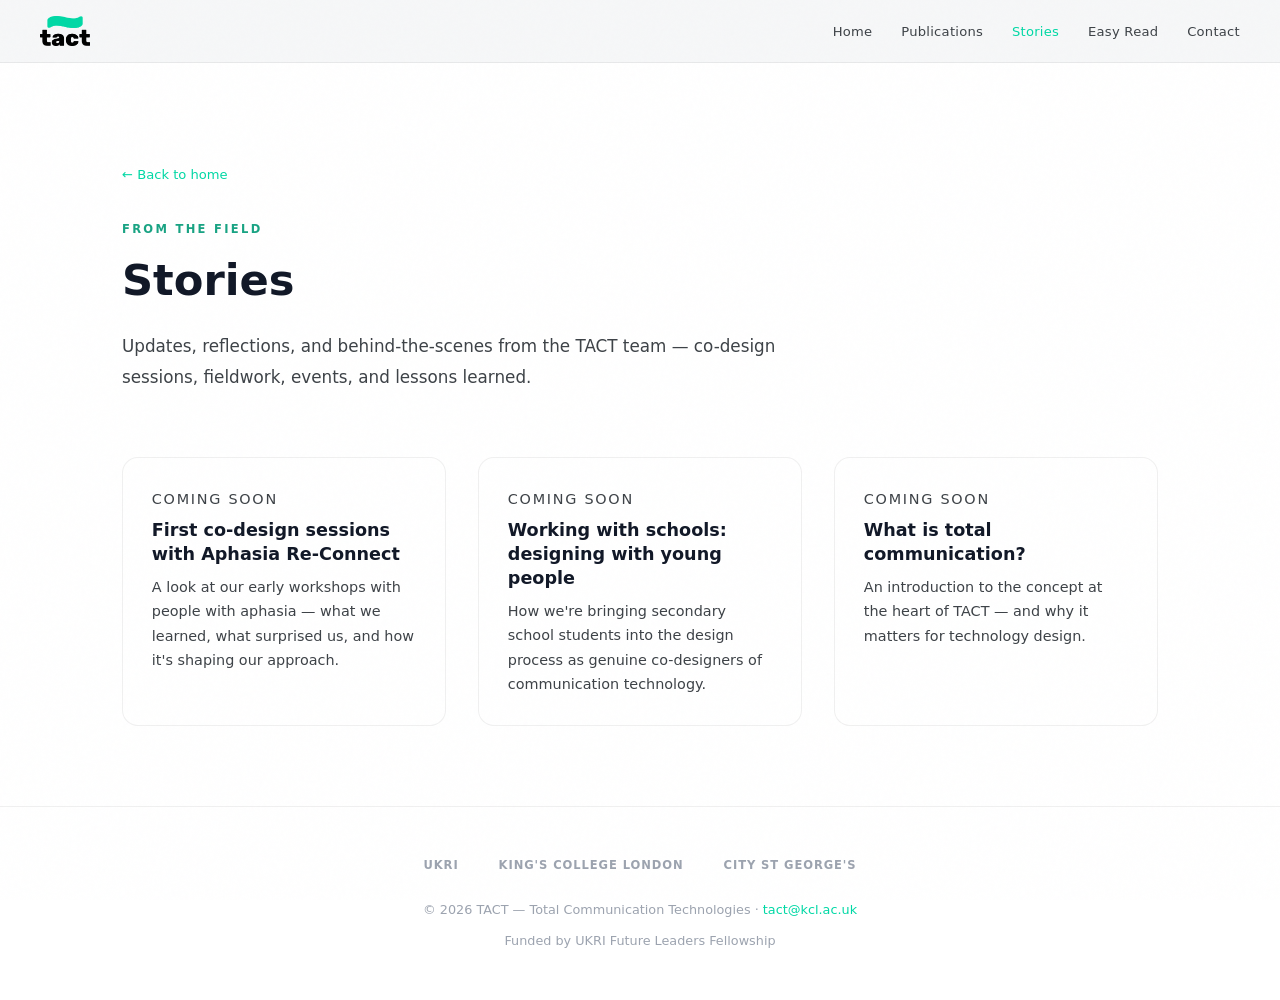
==== stories.html @ 640cfe04 "Merge pull request #1 from tdjneate/main Various updates including to text and to visual" ====
<!DOCTYPE html>
<html lang="en">
<head>
  <meta charset="UTF-8">
  <meta name="viewport" content="width=device-width, initial-scale=1.0">
  <title>Stories — TACT</title>
  <meta name="description" content="Stories and updates from the TACT research programme.">
  <!-- favicon-->
 
<link rel="icon" type="image/png" href="favicon/favicon-96x96.png" sizes="96x96" />
<link rel="icon" type="image/svg+xml" href="favicon//favicon.svg" />
<link rel="shortcut icon" href="favicon//favicon.ico" />
<link rel="apple-touch-icon" sizes="180x180" href="favicon//apple-touch-icon.png" />
<meta name="apple-mobile-web-app-title" content="TACT" />
<link rel="manifest" href="/site.webmanifest" />

  <link rel="preconnect" href="https://fonts.googleapis.com">
  <link rel="preconnect" href="https://fonts.gstatic.com" crossorigin>
  <link href="https://fonts.googleapis.com/css2?family=DM+Sans:ital,opsz,wght@0,9..40,300;0,9..40,400;0,9..40,500;0,9..40,600;0,9..40,700;1,9..40,400&display=swap" rel="stylesheet">
  <link rel="stylesheet" href="styles.css">
</head>
<body>
  <a href="#main" class="skip-link">Skip to main content</a>

  <nav id="navbar" role="navigation" aria-label="Main navigation">
    <a href="index.html" class="nav-brand" aria-label="TACT Home">
          <img src="tact-logo.png" alt="TACT" style="height:30px;">

    </a>
    <button class="nav-toggle" aria-label="Toggle menu" id="navToggle"><span></span><span></span><span></span></button>
    <ul class="nav-links" id="navLinks">
      <li><a href="index.html">Home</a></li>
      <li><a href="publications.html">Publications</a></li>
      <li><a href="stories.html" class="active">Stories</a></li>
      <li><a href="easyread.html">Easy Read</a></li>
      <li><a href="index.html#contact">Contact</a></li>
    </ul>
  </nav>

  <main id="main">
    <div class="page-header">
      <a href="index.html" class="back-link">&larr; Back to home</a>
      <p class="section-label">From the Field</p>
      <h1 class="section-title">Stories</h1>
      <p class="section-body">Updates, reflections, and behind-the-scenes from the TACT team — co-design sessions, fieldwork, events, and lessons learned.</p>
    </div>

    <div class="stories-grid">
      <div class="story-card">
        <div class="story-card-body">
          <p class="story-date">Coming Soon</p>
          <h3>First co-design sessions with Aphasia Re-Connect</h3>
          <p>A look at our early workshops with people with aphasia — what we learned, what surprised us, and how it's shaping our approach.</p>
        </div>
      </div>
      <div class="story-card">
        <div class="story-card-body">
          <p class="story-date">Coming Soon</p>
          <h3>Working with schools: designing with young people</h3>
          <p>How we're bringing secondary school students into the design process as genuine co-designers of communication technology.</p>
        </div>
      </div>
      <div class="story-card">
        <div class="story-card-body">
          <p class="story-date">Coming Soon</p>
          <h3>What is total communication?</h3>
          <p>An introduction to the concept at the heart of TACT — and why it matters for technology design.</p>
        </div>
      </div>
      <!--
        TEMPLATE:
        <div class="story-card">
          <div class="story-card-body">
            <p class="story-date">Month Year</p>
            <h3>Story Title</h3>
            <p>Brief description...</p>
          </div>
        </div>
      -->
    </div>
  </main>

  <footer>
    <div class="footer-logos">
      <span class="footer-logo-text">UKRI</span>
      <span class="footer-logo-text">King's College London</span>
      <span class="footer-logo-text">City St George's</span>
    </div>
    <p>&copy; 2026 TACT — Total Communication Technologies · <a href="mailto:tact@kcl.ac.uk">tact@kcl.ac.uk</a></p>
    <p style="margin-top:0.5rem;">Funded by UKRI Future Leaders Fellowship</p>
  </footer>

  <script>
    window.addEventListener('scroll', () => { document.getElementById('navbar').classList.toggle('scrolled', window.scrollY > 60); });
    document.getElementById('navToggle').addEventListener('click', () => { document.getElementById('navLinks').classList.toggle('open'); });
    document.querySelectorAll('#navLinks a').forEach(link => { link.addEventListener('click', () => { document.getElementById('navLinks').classList.remove('open'); }); });
  </script>
</body>
</html>
---- styles.css ----
/* ═══════════════════════════════════════
   TACT — Total Communication Technologies
   Shared stylesheet
   Used by: index.html, publications.html, stories.html
   ═══════════════════════════════════════ */

*, *::before, *::after { margin: 0; padding: 0; box-sizing: border-box; }

:root {
  --teal: #00D8A5;
  --teal-deep: #18a383;
  --teal-glow: rgba(244,152,155,0.12);
  --teal-subtle: rgba(244,152,155,0.05);
  --teal-faded: rgba(244,152,155,0.10);
  --navy: #FFFFFF;
  --navy-mid: #ffffff;
  --warm: #d97706;
  --warm-faded: rgba(217,119,6,0.12);
  --coral: #e04545;
  --coral-faded: rgba(224,69,69,0.12);
  --white: #111827;
  --text-primary: #1f2937;
  --text-secondary: #3d4247;
  --text-muted: #9ca3af;
  --font-display: 'Rubik', system-ui, sans-serif;
  --font-body: 'Rubik', system-ui, sans-serif;
}

html { scroll-behavior: smooth; scroll-padding-top: 90px; }

body {
  font-family: var(--font-body);
  background: var(--navy);
  color: var(--text-primary);
  overflow-x: hidden;
  line-height: 1.75;
  font-size: 16px;
}

/* Grain texture overlay */
body::after {
  content: '';
  position: fixed;
  inset: 0;
  pointer-events: none;
  z-index: 9999;
  opacity: 0.018;
  background-image: url("data:image/svg+xml,%3Csvg viewBox='0 0 256 256' xmlns='http://www.w3.org/2000/svg'%3E%3Cfilter id='n'%3E%3CfeTurbulence type='fractalNoise' baseFrequency='0.85' numOctaves='4' stitchTiles='stitch'/%3E%3C/filter%3E%3Crect width='100%25' height='100%25' filter='url(%23n)'/%3E%3C/svg%3E");
}

/* Scroll reveal */
.reveal {
  opacity: 0;
  transform: translateY(36px);
  transition: opacity 0.9s cubic-bezier(0.16,1,0.3,1), transform 0.9s cubic-bezier(0.16,1,0.3,1);
}
.reveal.visible { opacity: 1; transform: translateY(0); }


/* ═══════════════════════════════
   NAVIGATION
   ═══════════════════════════════ */

nav {
  position: fixed; top: 0; width: 100%; z-index: 100;
  padding: 1rem 2.5rem;
  display: flex; justify-content: space-between; align-items: center;
  backdrop-filter: blur(24px); -webkit-backdrop-filter: blur(24px);
  background: rgba(243,244,246,0.7);
  border-bottom: 1px solid rgba(0,0,0,0.06);
  transition: background 0.3s, border-color 0.3s;
}
nav.scrolled { background: rgba(243,244,246,0.95); border-bottom-color: rgba(0,0,0,0.1); }
.nav-brand { display: flex; align-items: center; text-decoration: none; }
.nav-logo-svg { height: 30px; }
.nav-links { display: flex; gap: 1.8rem; list-style: none; align-items: center; }
.nav-links a {
  color: var(--text-secondary); text-decoration: none;
  font-family: var(--font-display); font-size: 0.82rem;
  font-weight: 500; letter-spacing: 0.02em; transition: color 0.25s;
}
.nav-links a:hover, .nav-links a:focus-visible { color: var(--teal); }
.nav-links a.active { color: var(--teal); }
.nav-toggle { display: none; background: none; border: none; cursor: pointer; padding: 0.5rem; }
.nav-toggle span { display: block; width: 24px; height: 2px; background: var(--text-secondary); margin: 5px 0; border-radius: 2px; }


/* ═══════════════════════════════
   HERO
   ═══════════════════════════════ */

.hero {
  min-height: 100vh; display: flex; flex-direction: column;
  justify-content: center; align-items: center; text-align: center;
  padding: 8rem 2rem 5rem; position: relative; overflow: hidden;
}
.orb { display: none; }
.hero-logo-wrap { margin-bottom: 2.5rem; }
.hero-logo-svg { width: 220px; filter: drop-shadow(0 0 30px rgba(244,152,155,0.15)); }
.hero h1 {
  font-family: var(--font-display); font-size: clamp(2.2rem,5.5vw,3.8rem);
  font-weight: 400; color: var(--white); line-height: 1.15;
  max-width: 800px;
}
.hero h1 .accent { color: var(--teal); }
.hero-sub {
  font-size: clamp(1rem,2vw,1.15rem); max-width: 620px; margin-top: 1.5rem;
  font-weight: 300; color: var(--text-secondary);  line-height: 1.8;
}
.hero-badges { display: flex; gap: 0.8rem; margin-top: 2.5rem; flex-wrap: wrap; justify-content: center; animation: fadeUp 1s 0.8s both; }
.hero-badge {
  display: inline-flex; align-items: center; gap: 0.4rem;
  padding: 0.45rem 1rem; border-radius: 100px;
  font-family: var(--font-display); font-size: 0.78rem; font-weight: 500;
  border: 1px solid rgba(244,152,155,0.15); color: var(--text-secondary); background: rgba(244,152,155,0.04);
}

.hero-kings-logo {
  margin-top: 3rem;
  height: 60px;
}

@keyframes fadeUp { from { opacity: 0; transform: translateY(28px); } to { opacity: 1; transform: translateY(0); } }


/* ═══════════════════════════════
   SHARED SECTIONS
   ═══════════════════════════════ */

section { padding: 7rem 2rem; max-width: 1100px; margin: 0 auto; }
.section-label { font-family: var(--font-display); font-size: 0.72rem; letter-spacing: 0.2em; text-transform: uppercase; color: var(--teal-deep); font-weight: 600; margin-bottom: 1rem; }
.section-title { font-family: var(--font-display); font-size: clamp(1.8rem,4vw,2.7rem); font-weight: 700; color: var(--white); line-height: 1.2; margin-bottom: 1.5rem; }
.section-body { font-size: 1.05rem; max-width: 700px; line-height: 1.85; color: var(--text-secondary); font-weight: 300; }
.divider { width: 100%; max-width: 1100px; margin: 0 auto; height: 1px; background: linear-gradient(90deg, transparent, var(--text-secondary), transparent); opacity: 0.2; }


/* ═══════════════════════════════
   THE GAP — infographic cards
   ═══════════════════════════════ */

.gap-grid { display: grid; grid-template-columns: repeat(auto-fit, minmax(300px,1fr)); gap: 1.5rem; margin-top: 3rem; }
.gap-card { background: var(--navy-mid); border: 1px solid rgba(0,0,0,0.06); border-radius: 20px; padding: 2.5rem 2rem 2rem; text-align: center; transition: transform 0.3s, border-color 0.3s; box-shadow: 0 1px 3px rgba(0,0,0,0.04); }
.gap-card:hover { transform: translateY(-3px); border-color: rgba(0,0,0,0.12); }
.gap-visual { margin-bottom: 1.5rem; display: flex; justify-content: center; }
.gap-stat { font-family: var(--font-display); font-size: 1.1rem; font-weight: 500; color: var(--text-primary); line-height: 1.55; }
.gap-stat strong { color: var(--white); font-weight: 700; }
.gap-stat .num { font-weight: 800; font-size: 1.25rem; }
.gap-stat .num.teal { color: var(--teal); }
.gap-stat .num.coral { color: var(--coral); }
.gap-stat .num.warm { color: var(--warm); }
.gap-source { font-size: 0.72rem; color: var(--text-muted); margin-top: 0.6rem; font-style: italic; }


/* ═══════════════════════════════
   PULL QUOTE
   ═══════════════════════════════ */

.pull-quote-section { padding: 5rem 2rem; text-align: center; max-width: 900px; margin: 0 auto; }
.pull-quote { font-family: var(--font-display); font-size: clamp(1.35rem,3vw,2.1rem); font-weight: 600; color: var(--white); line-height: 1.5; position: relative; }
.pull-quote .highlight { color: var(--teal); font-weight: 700; }
.pull-quote::before { content: ''; position: absolute; top: -1.5rem; left: 50%; transform: translateX(-50%); width: 50px; height: 3px; background: var(--teal); border-radius: 3px; opacity: 0.4; }


/* ═══════════════════════════════
   COMMUNITIES
   ═══════════════════════════════ */

.community-grid { display: grid; grid-template-columns: repeat(auto-fit, minmax(320px,1fr)); gap: 2rem; margin-top: 3rem; }
.community-card { padding: 2.5rem 2rem; border-radius: 20px; border: 1px solid rgba(0,0,0,0.06); background: var(--navy-mid); transition: all 0.35s; position: relative; overflow: hidden; box-shadow: 0 1px 3px rgba(0,0,0,0.04); }
.community-card::before { content: ''; position: absolute; top: 0; left: 0; right: 0; height: 3px; border-radius: 20px 20px 0 0; }
.community-card.aphasia::before { background: var(--teal); }
.community-card.children::before { background: var(--warm); }
.community-card:hover { border-color: rgba(0,0,0,0.10); transform: translateY(-2px); }
.community-icon { width: 50px; height: 50px; border-radius: 13px; display: flex; align-items: center; justify-content: center; margin-bottom: 1.3rem; }
.community-icon.aphasia { background: var(--teal-glow); }
.community-icon.children { background: var(--warm-faded); }
.community-card h3 { font-family: var(--font-display); font-size: 1.25rem; font-weight: 700; color: var(--white); margin-bottom: 0.7rem; }
.community-card p { font-size: 0.95rem; font-weight: 300; color: var(--text-secondary); line-height: 1.75; }
.community-card strong { color: var(--text-primary); font-weight: 500; }


/* ═══════════════════════════════
   APPROACH — vertical timeline
   ═══════════════════════════════ */

.approach-timeline { margin-top: 3rem; position: relative; padding-left: 60px; }
.approach-timeline::before { content: ''; position: absolute; left: 24px; top: 0; bottom: 0; width: 2px; background: linear-gradient(180deg, var(--teal), rgba(0,0,0,0.06)); border-radius: 2px; }
.approach-item { position: relative; margin-bottom: 3rem; padding-left: 1.5rem; }
.approach-item:last-child { margin-bottom: 0; }
.approach-marker { position: absolute; left: -36px; top: 2px; width: 48px; height: 48px; border-radius: 50%; background: var(--navy); border: 2px solid var(--teal); display: flex; align-items: center; justify-content: center; font-family: var(--font-display); font-weight: 700; font-size: 0.85rem; color: var(--teal); z-index: 1; }
.approach-content h4 { font-family: var(--font-display); font-size: 1.15rem; font-weight: 600; color: var(--white); margin-bottom: 0.4rem; }
.approach-content p { font-size: 0.95rem; font-weight: 300; color: var(--text-secondary); line-height: 1.75; max-width: 620px; }
.approach-tag { display: inline-block; font-family: var(--font-display); font-size: 0.7rem; letter-spacing: 0.08em; text-transform: uppercase; color: var(--text-muted); margin-top: 0.5rem; }


/* ═══════════════════════════════
   TEAM
   ═══════════════════════════════ */

.team-grid { display: grid; grid-template-columns: repeat(auto-fit, minmax(190px,1fr)); gap: 1.5rem; margin-top: 3rem; }
.team-card { text-align: center; padding: 2rem 1.2rem; border-radius: 16px; background: var(--navy-mid); border: 1px solid rgba(0,0,0,0.04);  box-shadow: 0 1px 3px rgba(0,0,0,0.04); }
.team-card:hover { border-color: rgba(0,0,0,0.10); transform: translateY(-2px); }
.team-avatar { width: 170px; height: 170px; border-radius: 50%; margin: 0 auto 1rem; object-fit: cover; display: block; }
.team-card h4 { font-family: var(--font-display); font-size: 0.95rem; font-weight: 600; color: var(--white); margin-bottom: 0.2rem; }
.team-role { font-size: 0.82rem; color: var(--text-muted); font-weight: 300; }
.team-org { font-size: 0.72rem; color: var(--text-muted); margin-top: 0.15rem; font-style: italic; }
.advisors-grid { grid-template-columns: repeat(2, 1fr); max-width: 500px; margin: 0 auto; }
.advisor-org-logo { width: 80px; margin: 0.75rem auto 0; display: block; border-radius: 8px; }
.team-link {display: inline-block; margin-top: 0.6rem; color: var(--text-muted); }

/* ═══════════════════════════════
   PARTNERS
   ═══════════════════════════════ */

.partners-section { text-align: center; }
.partner-logos { display: flex; flex-wrap: wrap; justify-content: center; align-items: center; gap: 1.2rem; margin-top: 3rem; }
.partner-logo { font-family: var(--font-display); font-size: 0.78rem; font-weight: 500; color: var(--text-secondary); letter-spacing: 0.03em; padding: 0.8rem 1.3rem; border: 1px solid rgba(0,0,0,0.05); border-radius: 10px; background: var(--navy-mid); transition: border-color 0.3s; }
.partner-logo:hover { border-color: rgba(244,152,155,0.25); }


/* ═══════════════════════════════
   CTA / CONTACT
   ═══════════════════════════════ */

.cta-section { text-align: center; padding: 7rem 2rem; max-width: 700px; margin: 0 auto; }
.cta-button { display: inline-block; margin-top: 2rem; padding: 1rem 2.5rem; border-radius: 60px; background: linear-gradient(135deg, var(--teal), var(--teal-deep)); color: var(--navy); font-family: var(--font-display); font-size: 1rem; font-weight: 600; text-decoration: none; letter-spacing: 0.02em; transition: all 0.3s; box-shadow: 0 4px 28px rgba(244,152,155,0.25); }
.cta-button:hover { transform: translateY(-2px); box-shadow: 0 8px 36px rgba(244,152,155,0.35); }


/* ═══════════════════════════════
   FOOTER
   ═══════════════════════════════ */

footer { text-align: center; padding: 3rem 2rem; border-top: 1px solid rgba(0,0,0,0.06); }
.footer-logos { display: flex; justify-content: center; align-items: center; gap: 2.5rem; margin-bottom: 1.5rem; flex-wrap: wrap; }
.footer-logo-text { font-family: var(--font-display); font-size: 0.72rem; font-weight: 600; color: var(--text-muted); letter-spacing: 0.08em; text-transform: uppercase; }
footer p { font-size: 0.8rem; color: var(--text-muted); font-weight: 300; }
footer a { color: var(--teal); text-decoration: none; }
footer a:hover { text-decoration: underline; }


/* ═══════════════════════════════
   SUB-PAGE STYLES
   (publications.html, stories.html)
   ═══════════════════════════════ */

.page-header { padding: 10rem 2rem 4rem; max-width: 1100px; margin: 0 auto; }
.page-header .section-body { margin-top: 0.5rem; }
.back-link { display: inline-flex; align-items: center; gap: 0.4rem; font-family: var(--font-display); font-size: 0.82rem; font-weight: 500; color: var(--teal); text-decoration: none; margin-bottom: 2rem; transition: opacity 0.2s; }
.back-link:hover { opacity: 0.7; }

/* Publications */
.pub-list { max-width: 800px; margin: 0 auto; padding: 0 2rem 5rem; }
.pub-item { padding: 1.8rem 0; border-bottom: 1px solid rgba(0,0,0,0.06); }
.pub-item:last-child { border-bottom: none; }
.pub-venue { font-family: var(--font-display); font-size: 0.7rem; letter-spacing: 0.15em; text-transform: uppercase; color: var(--warm); font-weight: 600; margin-bottom: 0.4rem; }
.pub-title { font-family: var(--font-display); font-size: 1.05rem; font-weight: 600; color: var(--white); margin-bottom: 0.3rem; line-height: 1.4; }
.pub-title a { color: var(--white); text-decoration: none; transition: color 0.2s; }
.pub-title a:hover { color: var(--teal); }
.pub-authors { font-size: 0.88rem; color: var(--text-muted); font-weight: 300; }
.pub-placeholder { padding: 3rem 2rem; border-radius: 16px; background: var(--teal-subtle); border: 1px dashed rgba(0,0,0,0.08); text-align: center; max-width: 700px; margin: 0 auto; }
.pub-placeholder p { color: var(--text-muted); font-size: 0.95rem; line-height: 1.7; }
.pub-placeholder a { color: var(--teal); text-decoration: none; }
.pub-placeholder a:hover { text-decoration: underline; }

/* Stories */
.stories-grid { display: grid; grid-template-columns: repeat(auto-fit, minmax(320px,1fr)); gap: 2rem; max-width: 1100px; margin: 0 auto; padding: 0 2rem 5rem; }
.story-card { border-radius: 16px; background: var(--navy-mid); border: 1px solid rgba(0,0,0,0.06); overflow: hidden; transition: all 0.3s; }
.story-card:hover { border-color: rgba(0,0,0,0.10); transform: translateY(-2px); }
.story-card-body { padding: 1.8rem; }
.story-date { font-family: var(--font-display); font-size: 0.7rem; letter-spacing: 0.12em; text-transform: uppercase; color: var(--text-muted); margin-bottom: 0.5rem; }
.story-card h3 { font-family: var(--font-display); font-size: 1.1rem; font-weight: 600; color: var(--white); margin-bottom: 0.5rem; line-height: 1.35; }
.story-card p { font-size: 0.9rem; color: var(--text-secondary); font-weight: 300; line-height: 1.7; }


/* ═══════════════════════════════
   ACCESSIBILITY
   ═══════════════════════════════ */

.skip-link { position: absolute; top: -100px; left: 0; background: var(--teal); color: var(--navy); padding: 0.8rem 1.5rem; z-index: 200; font-family: var(--font-display); font-weight: 600; text-decoration: none; border-radius: 0 0 8px 0; }
.skip-link:focus { top: 0; }


/* ═══════════════════════════════
   RESPONSIVE
   ═══════════════════════════════ */

@media (max-width: 768px) {
  nav { padding: 0.9rem 1.5rem; }
  .nav-links { display: none; position: absolute; top: 100%; left: 0; right: 0; background: rgba(243,244,246,0.97); backdrop-filter: blur(20px); flex-direction: column; padding: 1.5rem 2rem; gap: 1.2rem; border-bottom: 1px solid rgba(0,0,0,0.06); }
  .nav-links.open { display: flex; }
  .nav-toggle { display: block; }
  section { padding: 5rem 1.5rem; }
  .hero { padding: 7rem 1.5rem 4rem; }
  .hero-logo-svg { width: 170px; }
  .gap-grid { grid-template-columns: 1fr; }
  .community-grid { grid-template-columns: 1fr; }
  .team-grid { grid-template-columns: repeat(2,1fr); }
  .approach-timeline { padding-left: 50px; }
  .approach-marker { left: -26px; width: 40px; height: 40px; font-size: 0.8rem; }
  .page-header { padding: 8rem 1.5rem 3rem; }
  .stories-grid { grid-template-columns: 1fr; }
}

@media (max-width: 480px) {
  .hero-badges { gap: 0.5rem; }
  .partner-logos { gap: 0.8rem; }
  .approach-timeline { padding-left: 44px; }
  .approach-marker { left: -22px; width: 36px; height: 36px; }
}


/* Kill all motion without touching layout */
@media (prefers-reduced-motion: no-preference), (prefers-reduced-motion: reduce) {
  *,
  *::before,
  *::after {
    animation-duration: 0.0001ms !important;
    animation-iteration-count: 1 !important;
    transition-duration: 0.0001ms !important;
    scroll-behavior: auto !important;
  }
}

/* Make reveal content visible immediately */
.reveal {
  opacity: 1 !important;
  transform: none !important;
}
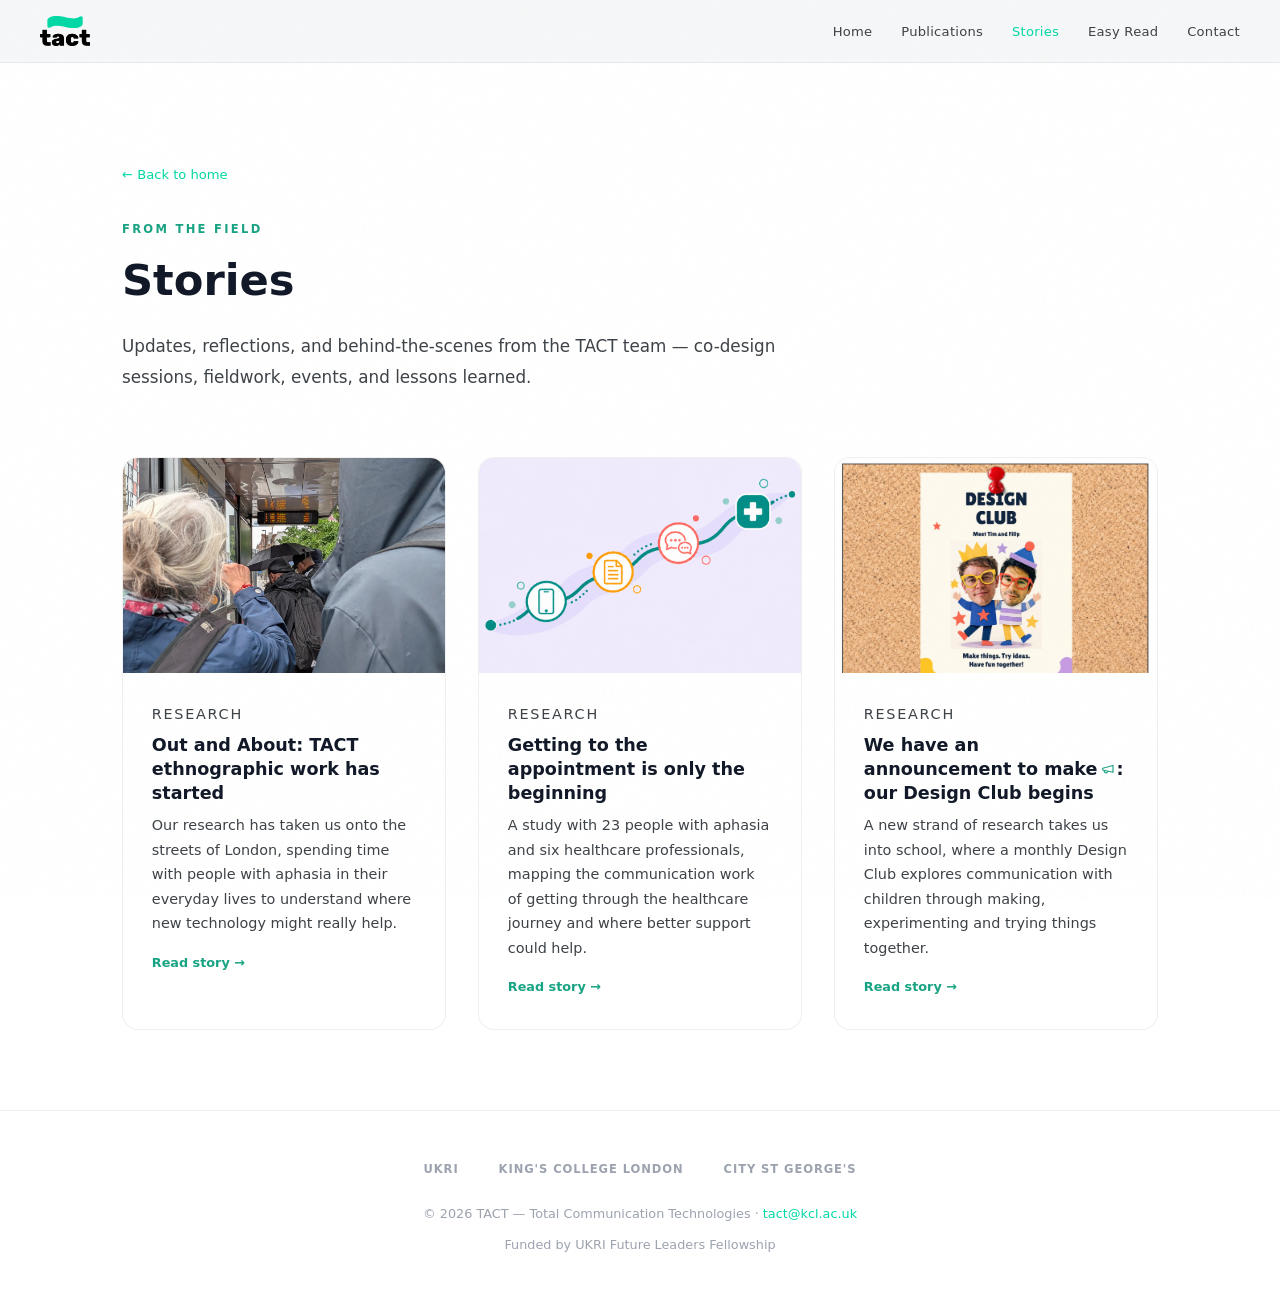
==== commit bfbc6ad4: "Add three Stories: Go-Along, Healthcare, Design Club - New story pages: story-goalong, story-healthc" ====
--- a/stories.html
+++ b/stories.html
@@ -46,27 +46,39 @@
     </div>
 
     <div class="stories-grid">
-      <div class="story-card">
-        <div class="story-card-body">
-          <p class="story-date">Coming Soon</p>
-          <h3>First co-design sessions with Aphasia Re-Connect</h3>
-          <p>A look at our early workshops with people with aphasia — what we learned, what surprised us, and how it's shaping our approach.</p>
+      <a href="story-goalong.html" class="story-card-link">
+        <div class="story-card">
+          <img src="images/GA-busstop.jpg" alt="Waiting together at a London bus stop during a go-along visit." class="story-card-thumb">
+          <div class="story-card-body">
+            <p class="story-date">Research</p>
+            <h3>Out and About: TACT ethnographic work has started</h3>
+            <p>Our research has taken us onto the streets of London, spending time with people with aphasia in their everyday lives to understand where new technology might really help.</p>
+            <span class="story-card-more">Read story &rarr;</span>
+          </div>
         </div>
-      </div>
-      <div class="story-card">
-        <div class="story-card-body">
-          <p class="story-date">Coming Soon</p>
-          <h3>Working with schools: designing with young people</h3>
-          <p>How we're bringing secondary school students into the design process as genuine co-designers of communication technology.</p>
+      </a>
+      <a href="story-healthcare.html" class="story-card-link">
+        <div class="story-card">
+          <img src="images/HC-journey.png" alt="Illustration of a person's journey through the healthcare system." class="story-card-thumb">
+          <div class="story-card-body">
+            <p class="story-date">Research</p>
+            <h3>Getting to the appointment is only the beginning</h3>
+            <p>A study with 23 people with aphasia and six healthcare professionals, mapping the communication work of getting through the healthcare journey and where better support could help.</p>
+            <span class="story-card-more">Read story &rarr;</span>
+          </div>
         </div>
-      </div>
-      <div class="story-card">
-        <div class="story-card-body">
-          <p class="story-date">Coming Soon</p>
-          <h3>What is total communication?</h3>
-          <p>An introduction to the concept at the heart of TACT — and why it matters for technology design.</p>
+      </a>
+      <a href="story-designclub.html" class="story-card-link">
+        <div class="story-card">
+          <img src="images/tim%20and%20filip.jpg" alt="Tim and Filip from the TACT team." class="story-card-thumb story-card-thumb--top">
+          <div class="story-card-body">
+            <p class="story-date">Research</p>
+            <h3>We have an announcement to make<svg class="title-icon" viewBox="0 0 24 24" fill="none" stroke="currentColor" stroke-width="2" stroke-linecap="round" stroke-linejoin="round" aria-hidden="true"><path d="m3 11 18-5v12L3 14v-3z"/><path d="M11.6 16.8a3 3 0 1 1-5.8-1.6"/></svg>: our Design Club begins</h3>
+            <p>A new strand of research takes us into school, where a monthly Design Club explores communication with children through making, experimenting and trying things together.</p>
+            <span class="story-card-more">Read story &rarr;</span>
+          </div>
         </div>
-      </div>
+      </a>
       <!--
         TEMPLATE:
         <div class="story-card">
--- a/styles.css
+++ b/styles.css
@@ -197,16 +197,27 @@
    TEAM
    ═══════════════════════════════ */
 
-.team-grid { display: grid; grid-template-columns: repeat(auto-fit, minmax(190px,1fr)); gap: 1.5rem; margin-top: 3rem; }
-.team-card { text-align: center; padding: 2rem 1.2rem; border-radius: 16px; background: var(--navy-mid); border: 1px solid rgba(0,0,0,0.04);  box-shadow: 0 1px 3px rgba(0,0,0,0.04); }
+.team-grid { display: grid; grid-template-columns: 1fr !important; gap: 1.5rem; margin-top: 3rem; width: 100%; max-width: 100%; }
+.team-card { text-align: center; padding: 2rem 1.2rem; border-radius: 16px; background: var(--navy-mid); border: 1px solid rgba(0,0,0,0.04); box-shadow: 0 1px 3px rgba(0,0,0,0.04); min-width: 0; width: 100%; }
 .team-card:hover { border-color: rgba(0,0,0,0.10); transform: translateY(-2px); }
-.team-avatar { width: 170px; height: 170px; border-radius: 50%; margin: 0 auto 1rem; object-fit: cover; display: block; }
+.team-avatar { width: 170px; height: 170px; border-radius: 50%; margin: 0 auto 1rem; object-fit: cover; display: block; max-width: 100%; }
 .team-card h4 { font-family: var(--font-display); font-size: 0.95rem; font-weight: 600; color: var(--white); margin-bottom: 0.2rem; }
 .team-role { font-size: 0.82rem; color: var(--text-muted); font-weight: 300; }
 .team-org { font-size: 0.72rem; color: var(--text-muted); margin-top: 0.15rem; font-style: italic; }
-.advisors-grid { grid-template-columns: repeat(2, 1fr); max-width: 500px; margin: 0 auto; }
+.advisors-grid { grid-template-columns: 1fr !important; max-width: 500px; margin: 0 auto; }
 .advisor-org-logo { width: 80px; margin: 0.75rem auto 0; display: block; border-radius: 8px; }
-.team-link {display: inline-block; margin-top: 0.6rem; color: var(--text-muted); }
+.team-link { display: inline-block; margin-top: 0.6rem; color: var(--text-muted); }
+
+/* restore multi-column only on larger screens */
+@media (min-width: 700px) {
+  .team-grid { grid-template-columns: repeat(auto-fit, minmax(190px,1fr)) !important; }
+  .advisors-grid { grid-template-columns: repeat(2, 1fr) !important; }
+}
+
+/* global overflow fix (very likely needed) */
+html, body { max-width: 100%; overflow-x: hidden; }
+
+/*Card queries for mobile*/
 
 /* ═══════════════════════════════
    PARTNERS
@@ -271,6 +282,52 @@
 .story-date { font-family: var(--font-display); font-size: 0.7rem; letter-spacing: 0.12em; text-transform: uppercase; color: var(--text-muted); margin-bottom: 0.5rem; }
 .story-card h3 { font-family: var(--font-display); font-size: 1.1rem; font-weight: 600; color: var(--white); margin-bottom: 0.5rem; line-height: 1.35; }
 .story-card p { font-size: 0.9rem; color: var(--text-secondary); font-weight: 300; line-height: 1.7; }
+
+
+/* Clickable story cards */
+.story-card-link { text-decoration: none; color: inherit; display: block; }
+.story-card { display: flex; flex-direction: column; height: 100%; }
+.story-card-thumb { width: 100%; aspect-ratio: 3 / 2; object-fit: cover; display: block; background: var(--teal-subtle); }
+/* Contain a non-3:2 image with a little white around it */
+.story-card-thumb--contain { object-fit: contain; background: #ffffff; padding: 0.9rem; }
+/* Anchor the crop to the top (keeps a top-heavy subject like a pinned poster) */
+.story-card-thumb--top { object-position: top center; }
+.story-card-more { display: inline-flex; align-items: center; gap: 0.35rem; margin-top: 1rem; font-family: var(--font-display); font-size: 0.8rem; font-weight: 600; color: var(--teal-deep); transition: gap 0.25s; }
+.story-card-link:hover .story-card-more { gap: 0.6rem; }
+
+
+/* ═══════════════════════════════
+   STORY ARTICLE (single story page)
+   ═══════════════════════════════ */
+
+.story-article { max-width: 780px; margin: 0 auto; padding: 10rem 2rem 5rem; }
+.story-article .back-link { margin-bottom: 2.5rem; }
+.story-eyebrow { font-family: var(--font-display); font-size: 0.72rem; letter-spacing: 0.2em; text-transform: uppercase; color: var(--teal-deep); font-weight: 600; margin-bottom: 1rem; }
+.story-article h1 { font-family: var(--font-display); font-size: clamp(2rem,5vw,3rem); font-weight: 700; color: var(--white); line-height: 1.15; margin-bottom: 0.6rem; }
+.title-icon { width: 0.78em; height: 0.78em; display: inline-block; vertical-align: -0.06em; margin: 0 0.12em 0 0.18em; color: var(--teal-deep); }
+.story-lede-title { font-size: clamp(1.1rem,2.5vw,1.35rem); color: var(--text-secondary); font-weight: 400; margin-bottom: 1.5rem; }
+.story-byline { font-size: 0.85rem; color: var(--text-muted); font-weight: 400; padding-bottom: 2rem; border-bottom: 1px solid rgba(0,0,0,0.08); margin-bottom: 2.5rem; }
+.story-hero { width: 100%; aspect-ratio: 3 / 2; object-fit: cover; border-radius: 18px; display: block; margin-bottom: 2.5rem; box-shadow: 0 8px 40px rgba(0,0,0,0.10); }
+.story-body p { font-size: 1.08rem; line-height: 1.9; color: var(--text-secondary); font-weight: 300; margin-bottom: 1.5rem; }
+.story-body p:first-of-type { font-size: 1.18rem; color: var(--text-primary); font-weight: 400; }
+.story-figure { margin: 2.5rem auto; text-align: center; }
+.story-figure img { max-height: 480px; width: auto; max-width: 100%; border-radius: 16px; display: inline-block; box-shadow: 0 6px 30px rgba(0,0,0,0.10); }
+/* Floated figure — text wraps beside it */
+.story-figure--float { float: right; width: 300px; max-width: 45%; margin: 0.3rem 0 1.2rem 2rem; text-align: center; }
+.story-figure--float img { max-height: none; width: 100%; }
+.story-figure--float figcaption { text-align: left; }
+/* Two photos side by side */
+.story-duo { display: grid; grid-template-columns: 1fr 1fr; gap: 1.5rem; margin: 2.75rem 0; }
+.story-duo figure { margin: 0; }
+.story-duo img { width: 100%; aspect-ratio: 3 / 4; object-fit: cover; border-radius: 16px; display: block; box-shadow: 0 6px 30px rgba(0,0,0,0.10); }
+.story-duo figcaption { font-size: 0.8rem; color: var(--text-muted); font-style: italic; text-align: center; margin-top: 0.7rem; line-height: 1.5; }
+@media (max-width: 600px) { .story-duo { grid-template-columns: 1fr; gap: 2rem; } }
+@media (max-width: 640px) {
+  .story-figure--float { float: none; width: auto; max-width: 100%; margin: 2.5rem auto; }
+  .story-figure--float figcaption { text-align: center; }
+}
+.story-figure figcaption { font-size: 0.8rem; color: var(--text-muted); font-style: italic; text-align: center; margin-top: 0.7rem; line-height: 1.5; }
+.story-end { margin-top: 3rem; padding-top: 2rem; border-top: 1px solid rgba(0,0,0,0.08); }
 
 
 /* ═══════════════════════════════
@@ -327,3 +384,51 @@
   opacity: 1 !important;
   transform: none !important;
 }
+
+/* Hiring banner */
+
+.hiring-banner {
+  display: flex;
+  align-items: center;
+  justify-content: center;
+  flex-wrap: wrap;
+  gap: 0.6rem;
+  max-width: 620px;
+  margin: 2rem auto 0;
+  padding: 1rem 1.4rem;
+  background: #fff;
+  border: 2px solid #18a383;
+  border-left: 8px solid #18a383;
+  border-radius: 10px;
+  font-size: 1.02rem;
+  line-height: 1.5;
+  text-align: center;
+  box-shadow: 0 4px 18px rgba(24, 163, 131, 0.18);
+}
+
+.hiring-tag {
+  background: #18a383;
+  color: #fff;
+  font-size: 0.75rem;
+  font-weight: 700;
+  letter-spacing: 0.08em;
+  text-transform: uppercase;
+  padding: 0.3rem 0.7rem;
+  border-radius: 999px;
+  white-space: nowrap;
+}
+
+.hiring-banner a {
+  color: #0f6b56;
+  font-weight: 600;
+  text-decoration: underline;
+  text-underline-offset: 3px;
+}
+
+.hiring-banner a:hover { color: #18a383; }
+
+.hiring-banner a:focus-visible {
+  outline: 3px solid #18a383;
+  outline-offset: 3px;
+  border-radius: 3px;
+}
